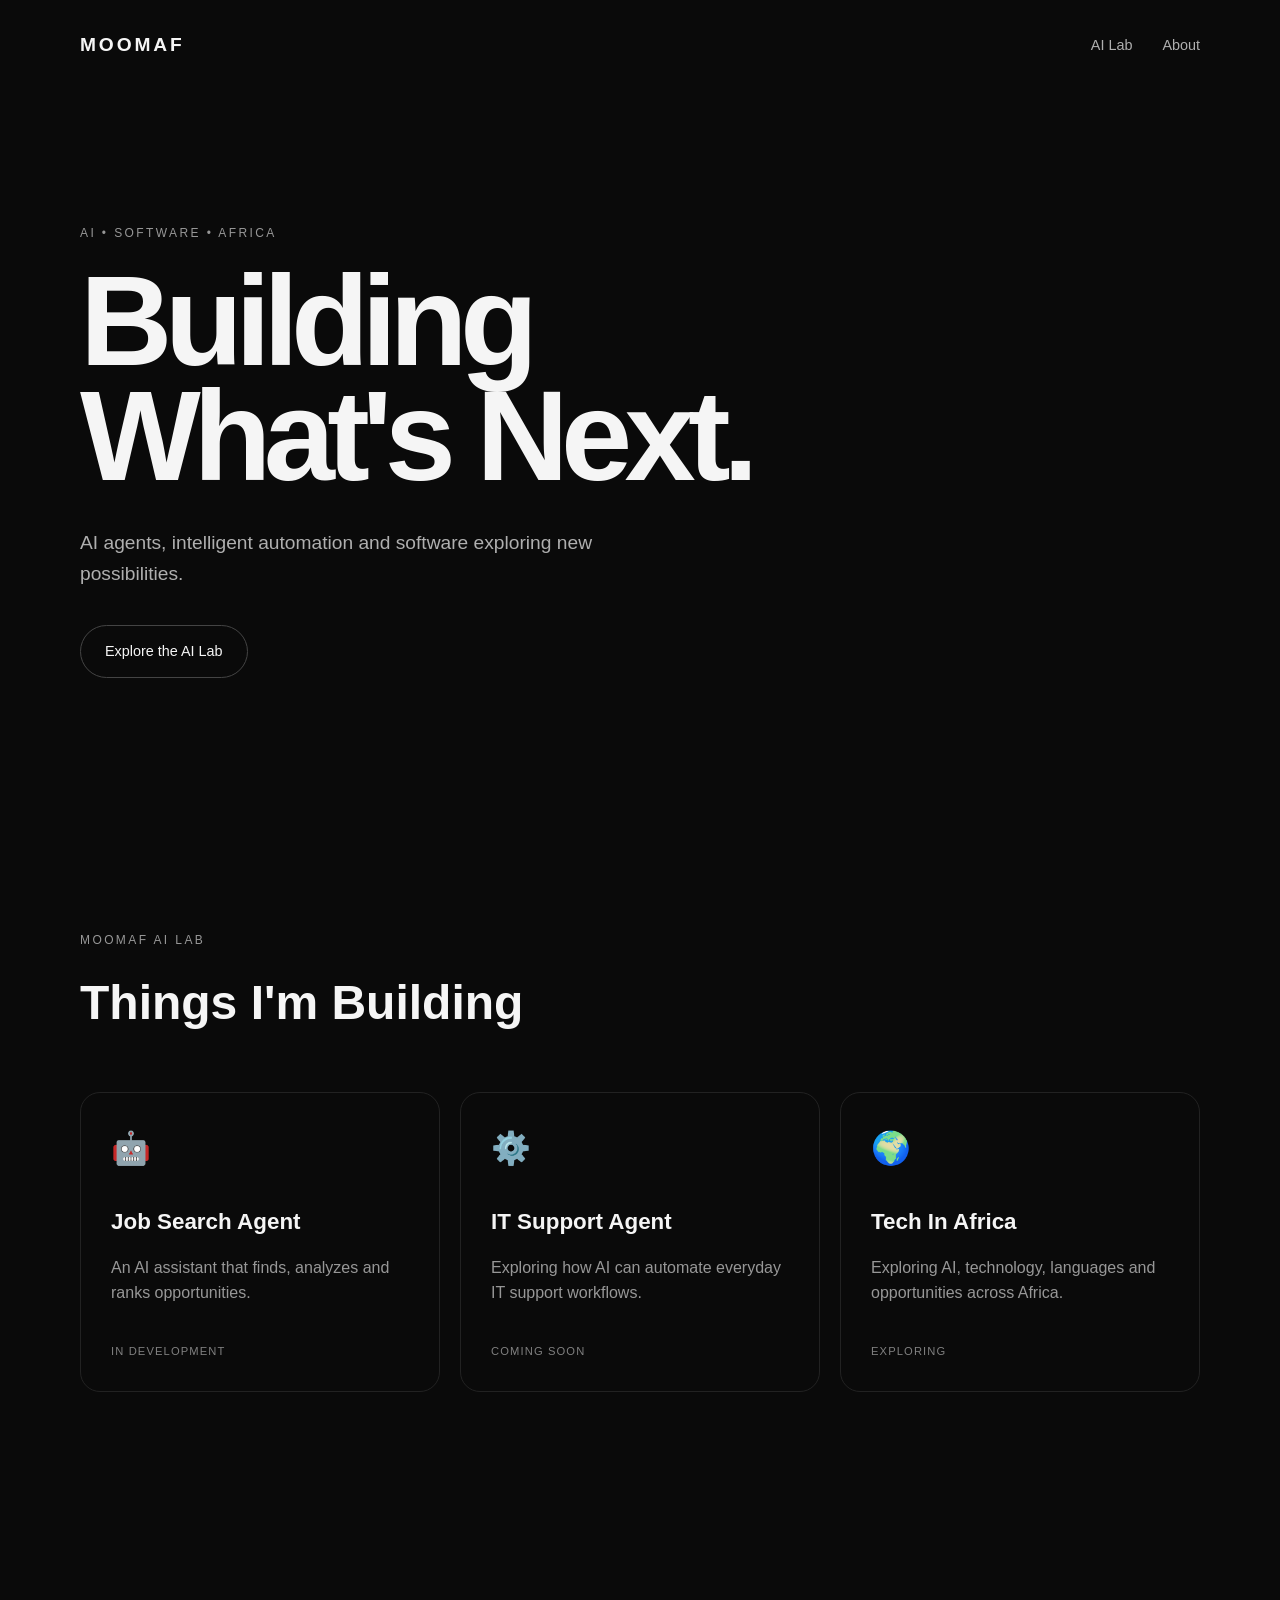
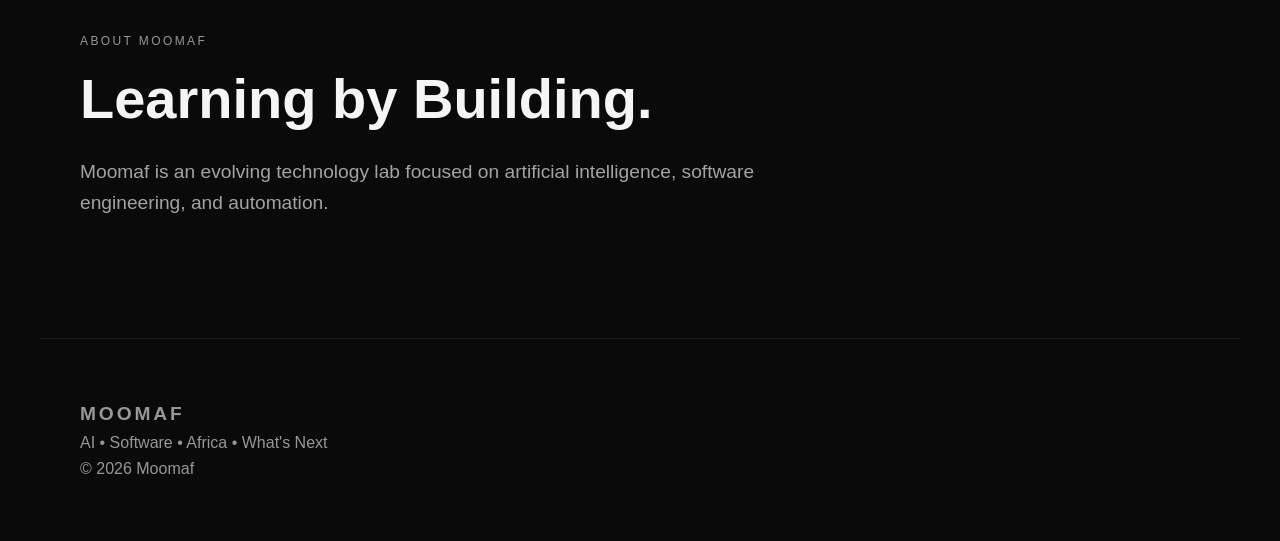
==== index.html @ 6c9eb0ff "Create Moomaf landing page" ====
<!DOCTYPE html>
<html lang="en">
<head>
    <meta charset="UTF-8">
    <meta name="viewport" content="width=device-width, initial-scale=1.0">

    <title>Moomaf — Building What's Next</title>

    <link rel="stylesheet" href="style.css">
</head>

<body>

    <header>
        <div class="logo">MOOMAF</div>

        <nav>
            <a href="#lab">AI Lab</a>
            <a href="#about">About</a>
        </nav>
    </header>


    <main>

        <section class="hero">

            <p class="eyebrow">AI • SOFTWARE • AFRICA</p>

            <h1>Building<br>What's Next.</h1>

            <p class="hero-text">
                AI agents, intelligent automation and software
                exploring new possibilities.
            </p>

            <a class="button" href="#lab">
                Explore the AI Lab
            </a>

        </section>


        <section id="lab" class="lab">

            <p class="eyebrow">MOOMAF AI LAB</p>

            <h2>Things I'm Building</h2>

            <div class="cards">

                <article class="card">
                    <span>🤖</span>
                    <h3>Job Search Agent</h3>
                    <p>
                        An AI assistant that finds, analyzes and
                        ranks opportunities.
                    </p>
                    <small>IN DEVELOPMENT</small>
                </article>


                <article class="card">
                    <span>⚙️</span>
                    <h3>IT Support Agent</h3>
                    <p>
                        Exploring how AI can automate everyday
                        IT support workflows.
                    </p>
                    <small>COMING SOON</small>
                </article>


                <article class="card">
                    <span>🌍</span>
                    <h3>Tech In Africa</h3>
                    <p>
                        Exploring AI, technology, languages and
                        opportunities across Africa.
                    </p>
                    <small>EXPLORING</small>
                </article>

            </div>

        </section>


        <section id="about" class="about">

            <p class="eyebrow">ABOUT MOOMAF</p>

            <h2>Learning by Building.</h2>

            <p>
                Moomaf is an evolving technology lab focused on
                artificial intelligence, software engineering,
                and automation.
            </p>

        </section>

    </main>


    <footer>
        <div class="logo">MOOMAF</div>
        <p>AI • Software • Africa • What's Next</p>
        <p>© 2026 Moomaf</p>
    </footer>

</body>
</html>
---- style.css ----
/* ---------- Reset ---------- */

* {
    margin: 0;
    padding: 0;
    box-sizing: border-box;
}

html {
    scroll-behavior: smooth;
}

body {
    font-family: Arial, sans-serif;
    background: #0a0a0a;
    color: #f5f5f5;
    line-height: 1.6;
}


/* ---------- Global ---------- */

a {
    color: inherit;
    text-decoration: none;
}

main {
    max-width: 1200px;
    margin: 0 auto;
    padding: 0 40px;
}

.eyebrow {
    font-size: 0.75rem;
    letter-spacing: 0.2em;
    text-transform: uppercase;
    opacity: 0.6;
}


/* ---------- Header ---------- */

header {
    max-width: 1200px;
    margin: 0 auto;
    padding: 30px 40px;

    display: flex;
    justify-content: space-between;
    align-items: center;
}

.logo {
    font-size: 1.2rem;
    font-weight: 700;
    letter-spacing: 0.15em;
}

nav {
    display: flex;
    gap: 30px;
}

nav a {
    font-size: 0.9rem;
    opacity: 0.7;
    transition: opacity 0.2s ease;
}

nav a:hover {
    opacity: 1;
}


/* ---------- Hero ---------- */

.hero {
    min-height: 80vh;

    display: flex;
    flex-direction: column;
    justify-content: center;

    padding: 80px 0;
}

.hero h1 {
    font-size: clamp(4rem, 10vw, 9rem);
    line-height: 0.9;
    letter-spacing: -0.06em;

    margin: 20px 0 35px;
}

.hero-text {
    max-width: 550px;
    font-size: 1.2rem;
    opacity: 0.7;
    margin-bottom: 35px;
}


/* ---------- Button ---------- */

.button {
    display: inline-block;

    width: fit-content;

    padding: 14px 24px;

    border: 1px solid #444;
    border-radius: 100px;

    font-size: 0.9rem;

    transition:
        background 0.2s ease,
        color 0.2s ease;
}

.button:hover {
    background: #f5f5f5;
    color: #0a0a0a;
}


/* ---------- AI Lab ---------- */

.lab {
    padding: 120px 0;
}

.lab h2 {
    font-size: 3rem;
    margin: 15px 0 50px;
}

.cards {
    display: grid;

    grid-template-columns:
        repeat(3, 1fr);

    gap: 20px;
}

.card {
    min-height: 300px;

    padding: 30px;

    border: 1px solid #222;
    border-radius: 20px;

    display: flex;
    flex-direction: column;
}

.card span {
    font-size: 2rem;
    margin-bottom: 30px;
}

.card h3 {
    font-size: 1.4rem;
    margin-bottom: 15px;
}

.card p {
    opacity: 0.6;
}

.card small {
    margin-top: auto;

    font-size: 0.7rem;
    letter-spacing: 0.1em;
    opacity: 0.5;
}


/* ---------- About ---------- */

.about {
    max-width: 750px;
    padding: 120px 0;
}

.about h2 {
    font-size: 3.5rem;
    line-height: 1;
    margin: 20px 0 30px;
}

.about > p:last-child {
    font-size: 1.2rem;
    opacity: 0.65;
}


/* ---------- Footer ---------- */

footer {
    max-width: 1200px;
    margin: 0 auto;

    padding: 60px 40px;

    border-top: 1px solid #222;

    opacity: 0.6;
}


/* ---------- Mobile ---------- */

@media (max-width: 700px) {

    main {
        padding: 0 20px;
    }

    header {
        padding: 25px 20px;
    }

    .hero {
        min-height: 70vh;
    }

    .hero h1 {
        font-size: clamp(3.5rem, 18vw, 6rem);
    }

    .cards {
        grid-template-columns: 1fr;
    }

    .lab,
    .about {
        padding: 80px 0;
    }

    .lab h2,
    .about h2 {
        font-size: 2.5rem;
    }

    nav {
        gap: 15px;
    }
}
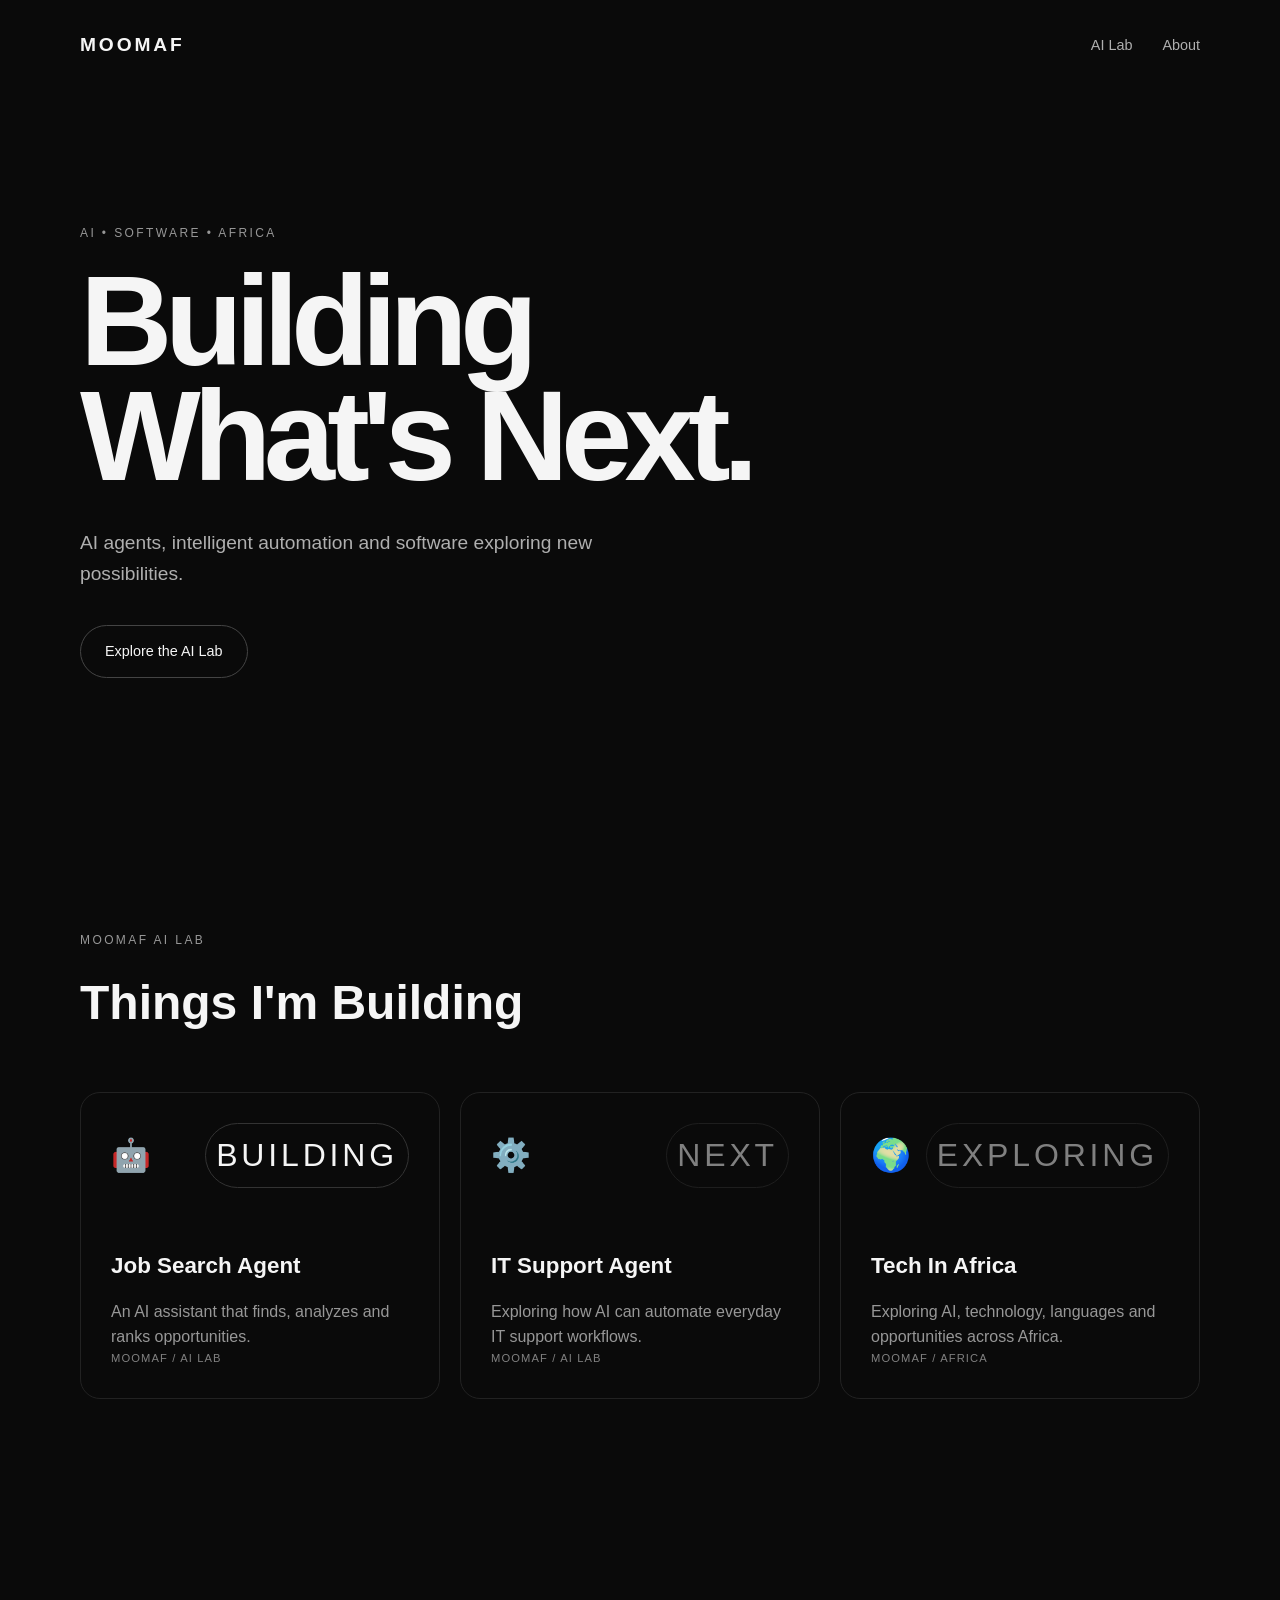
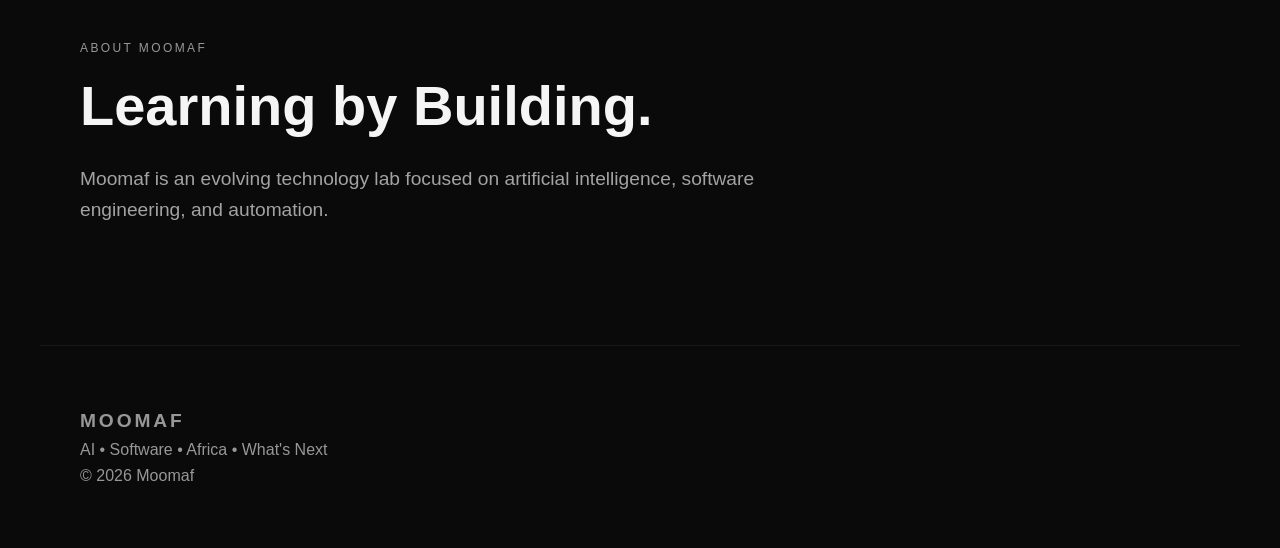
==== commit d1e08acd: "Improve Moomaf project cards" ====
--- a/index.html
+++ b/index.html
@@ -1,5 +1,6 @@
 <!DOCTYPE html>
 <html lang="en">
+
 <head>
     <meta charset="UTF-8">
     <meta name="viewport" content="width=device-width, initial-scale=1.0">
@@ -50,35 +51,52 @@
             <div class="cards">
 
                 <article class="card">
-                    <span>🤖</span>
+                    <div class="card-top">
+                        <span>🤖</span>
+                        <span class="status active">BUILDING</span>
+                    </div>
+
                     <h3>Job Search Agent</h3>
+
                     <p>
                         An AI assistant that finds, analyzes and
                         ranks opportunities.
                     </p>
-                    <small>IN DEVELOPMENT</small>
+
+                    <small>MOOMAF / AI LAB</small>
                 </article>
 
 
                 <article class="card">
-                    <span>⚙️</span>
+                    <div class="card-top">
+                        <span>⚙️</span>
+                        <span class="status">NEXT</span>
+                    </div>
+
                     <h3>IT Support Agent</h3>
+
                     <p>
                         Exploring how AI can automate everyday
                         IT support workflows.
                     </p>
-                    <small>COMING SOON</small>
+
+                    <small>MOOMAF / AI LAB</small>
                 </article>
 
+                <article class="card">
+                    <div class="card-top">
+                        <span>🌍</span>
+                        <span class="status">EXPLORING</span>
+                    </div>
 
-                <article class="card">
-                    <span>🌍</span>
                     <h3>Tech In Africa</h3>
+
                     <p>
                         Exploring AI, technology, languages and
                         opportunities across Africa.
                     </p>
-                    <small>EXPLORING</small>
+
+                    <small>MOOMAF / AFRICA</small>
                 </article>
 
             </div>
@@ -110,4 +128,5 @@
     </footer>
 
 </body>
+
 </html>
--- a/style.css
+++ b/style.css
@@ -194,7 +194,7 @@
     margin: 20px 0 30px;
 }
 
-.about > p:last-child {
+.about>p:last-child {
     font-size: 1.2rem;
     opacity: 0.65;
 }
@@ -213,6 +213,40 @@
     opacity: 0.6;
 }
 
+.card-top {
+    display: flex;
+    justify-content: space-between;
+    align-items: center;
+
+    margin-bottom: 30px;
+}
+
+.status {
+    font-size: 0.65rem;
+    letter-spacing: 0.12em;
+
+    padding: 6px 10px;
+
+    border: 1px solid #333;
+    border-radius: 100px;
+
+    opacity: 0.5;
+}
+
+.status.active {
+    opacity: 1;
+}
+
+.card {
+    transition:
+        transform 0.25s ease,
+        border-color 0.25s ease;
+}
+
+.card:hover {
+    transform: translateY(-5px);
+    border-color: #444;
+}
 
 /* ---------- Mobile ---------- */
 
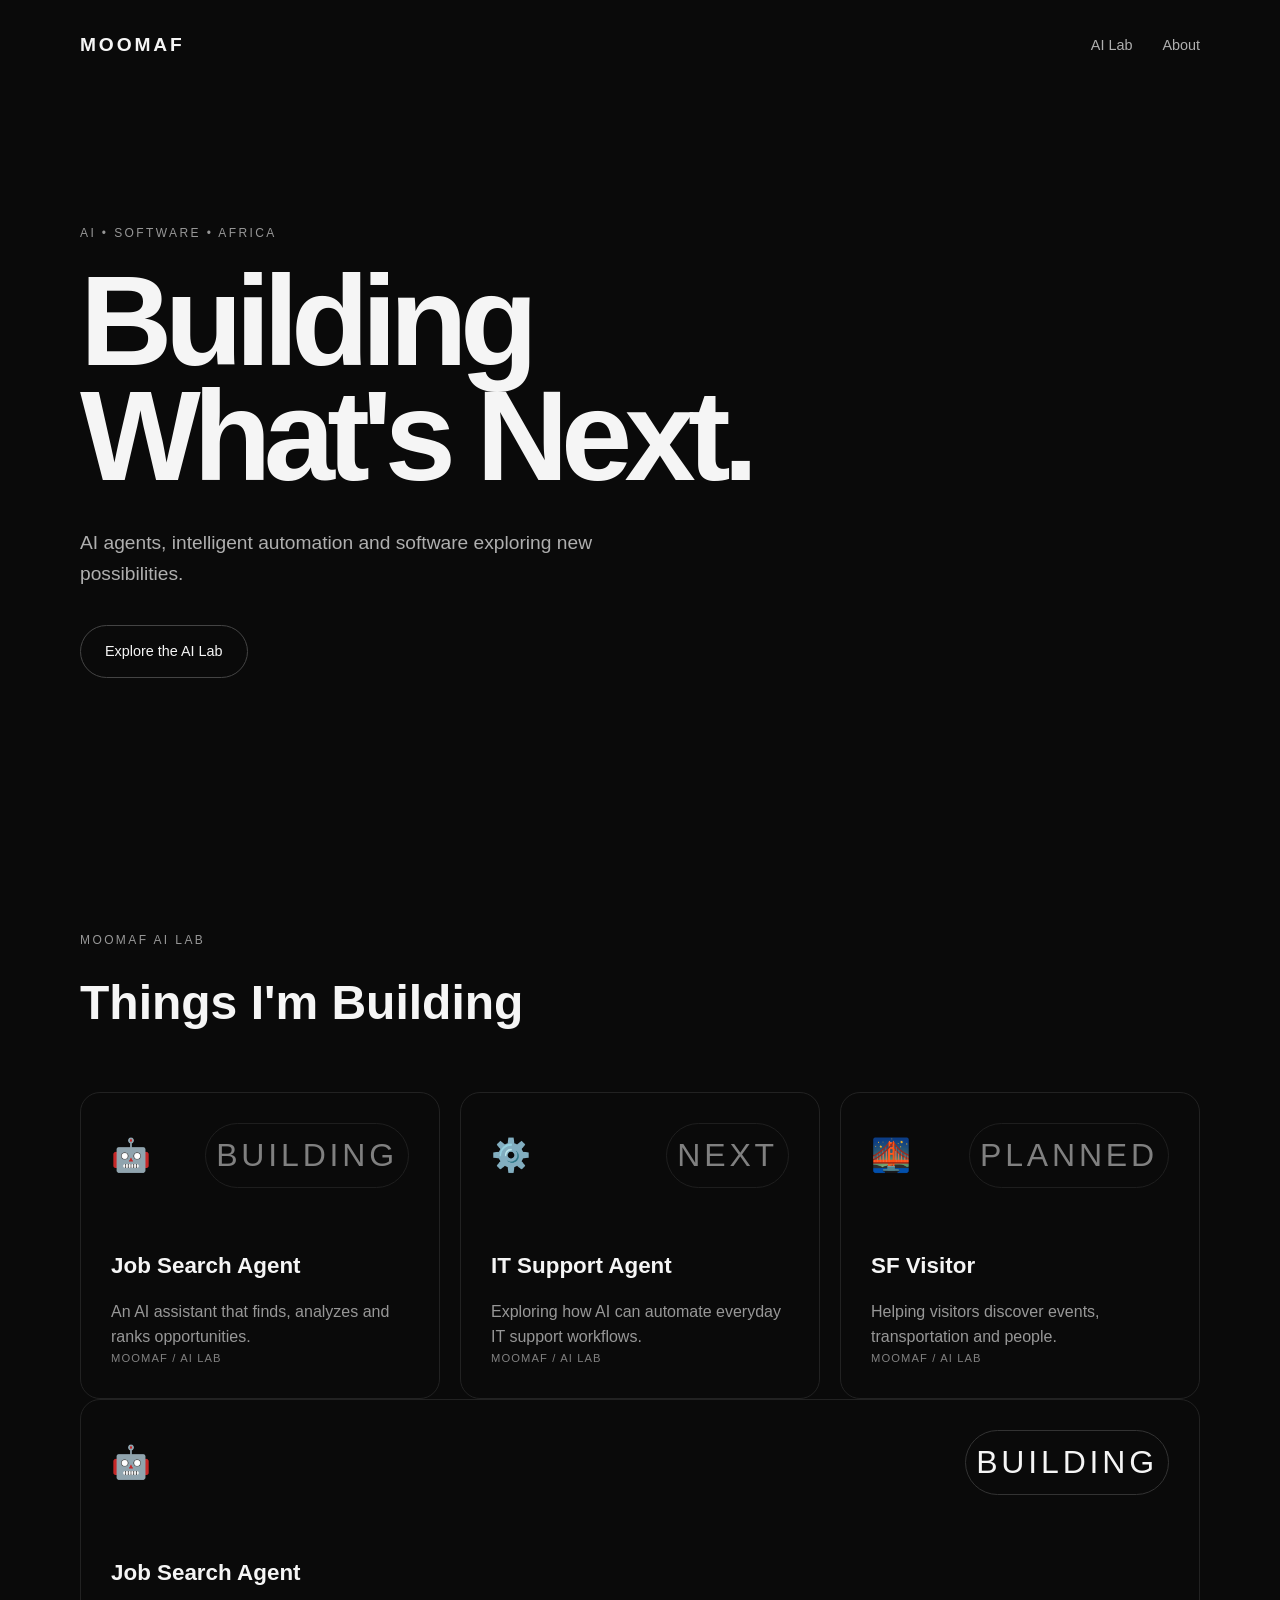
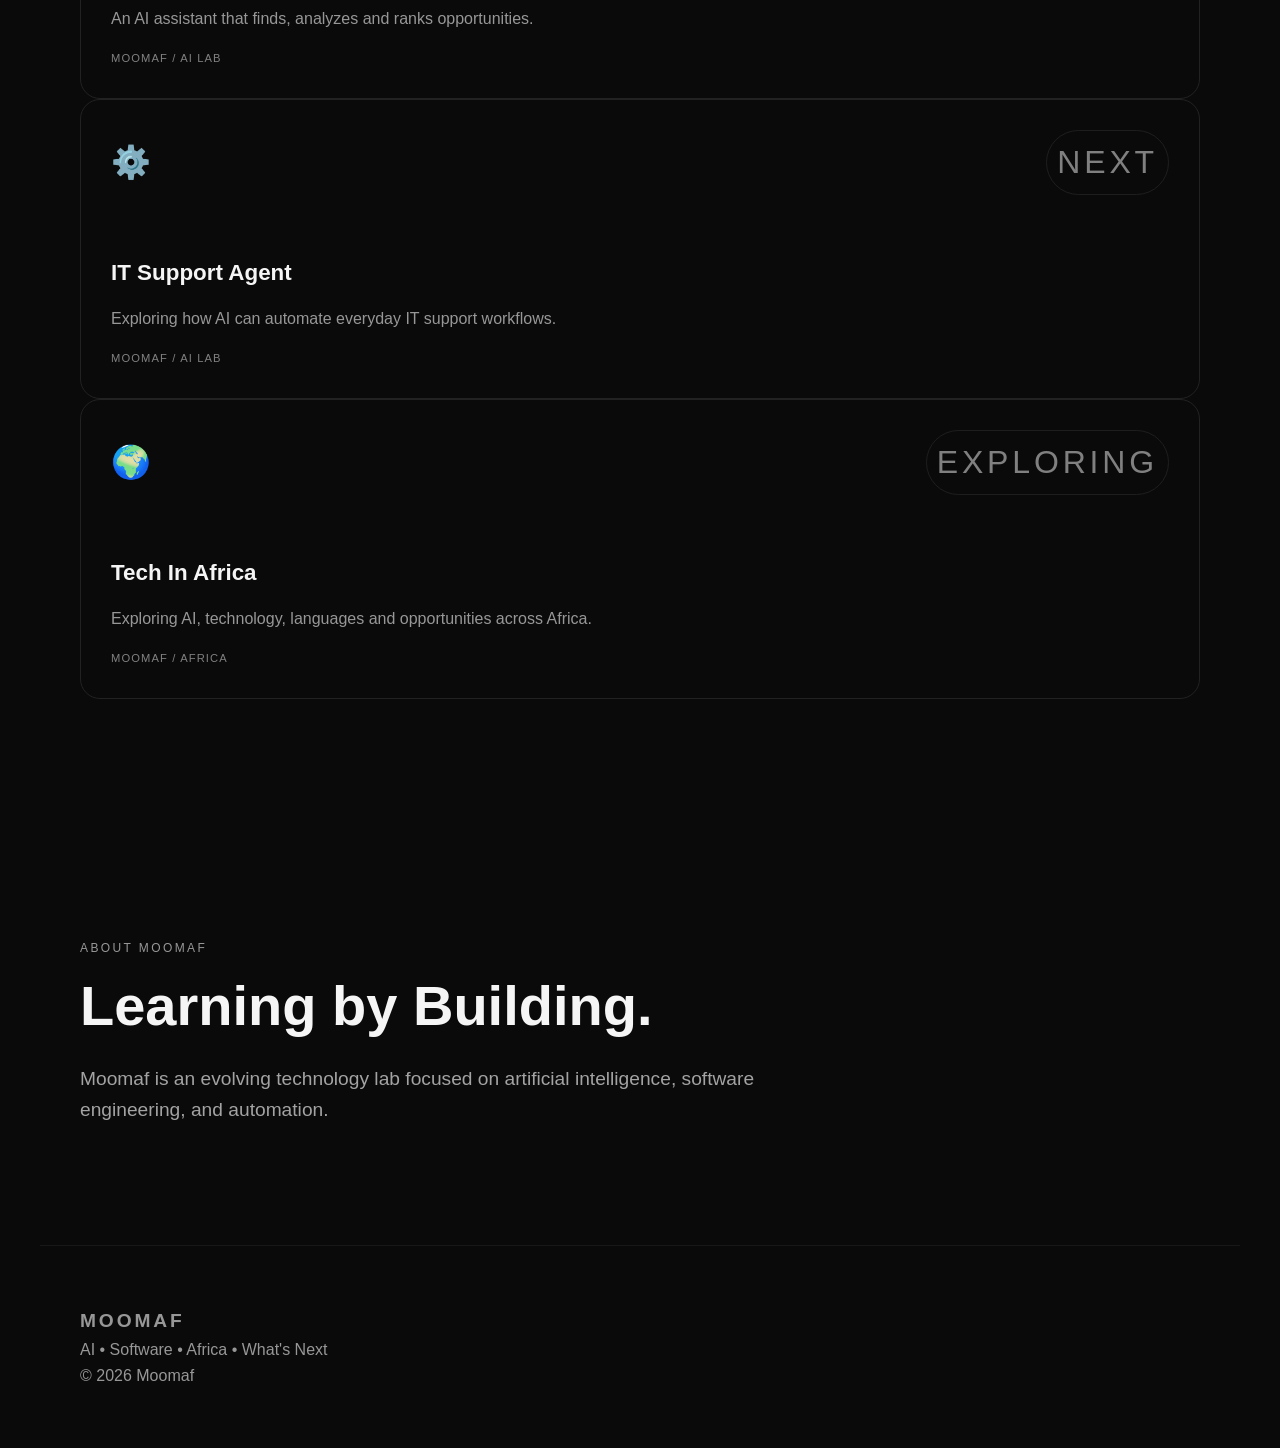
==== commit bc212ccc: "Build dynamic project cards with JavaScript" ====
--- a/index.html
+++ b/index.html
@@ -48,7 +48,7 @@
 
             <h2>Things I'm Building</h2>
 
-            <div class="cards">
+            <div class="cards" id="project-cards"></div>
 
                 <article class="card">
                     <div class="card-top">
@@ -126,7 +126,7 @@
         <p>AI • Software • Africa • What's Next</p>
         <p>© 2026 Moomaf</p>
     </footer>
-
+<script src="script.js"></script>
 </body>
 
 </html>
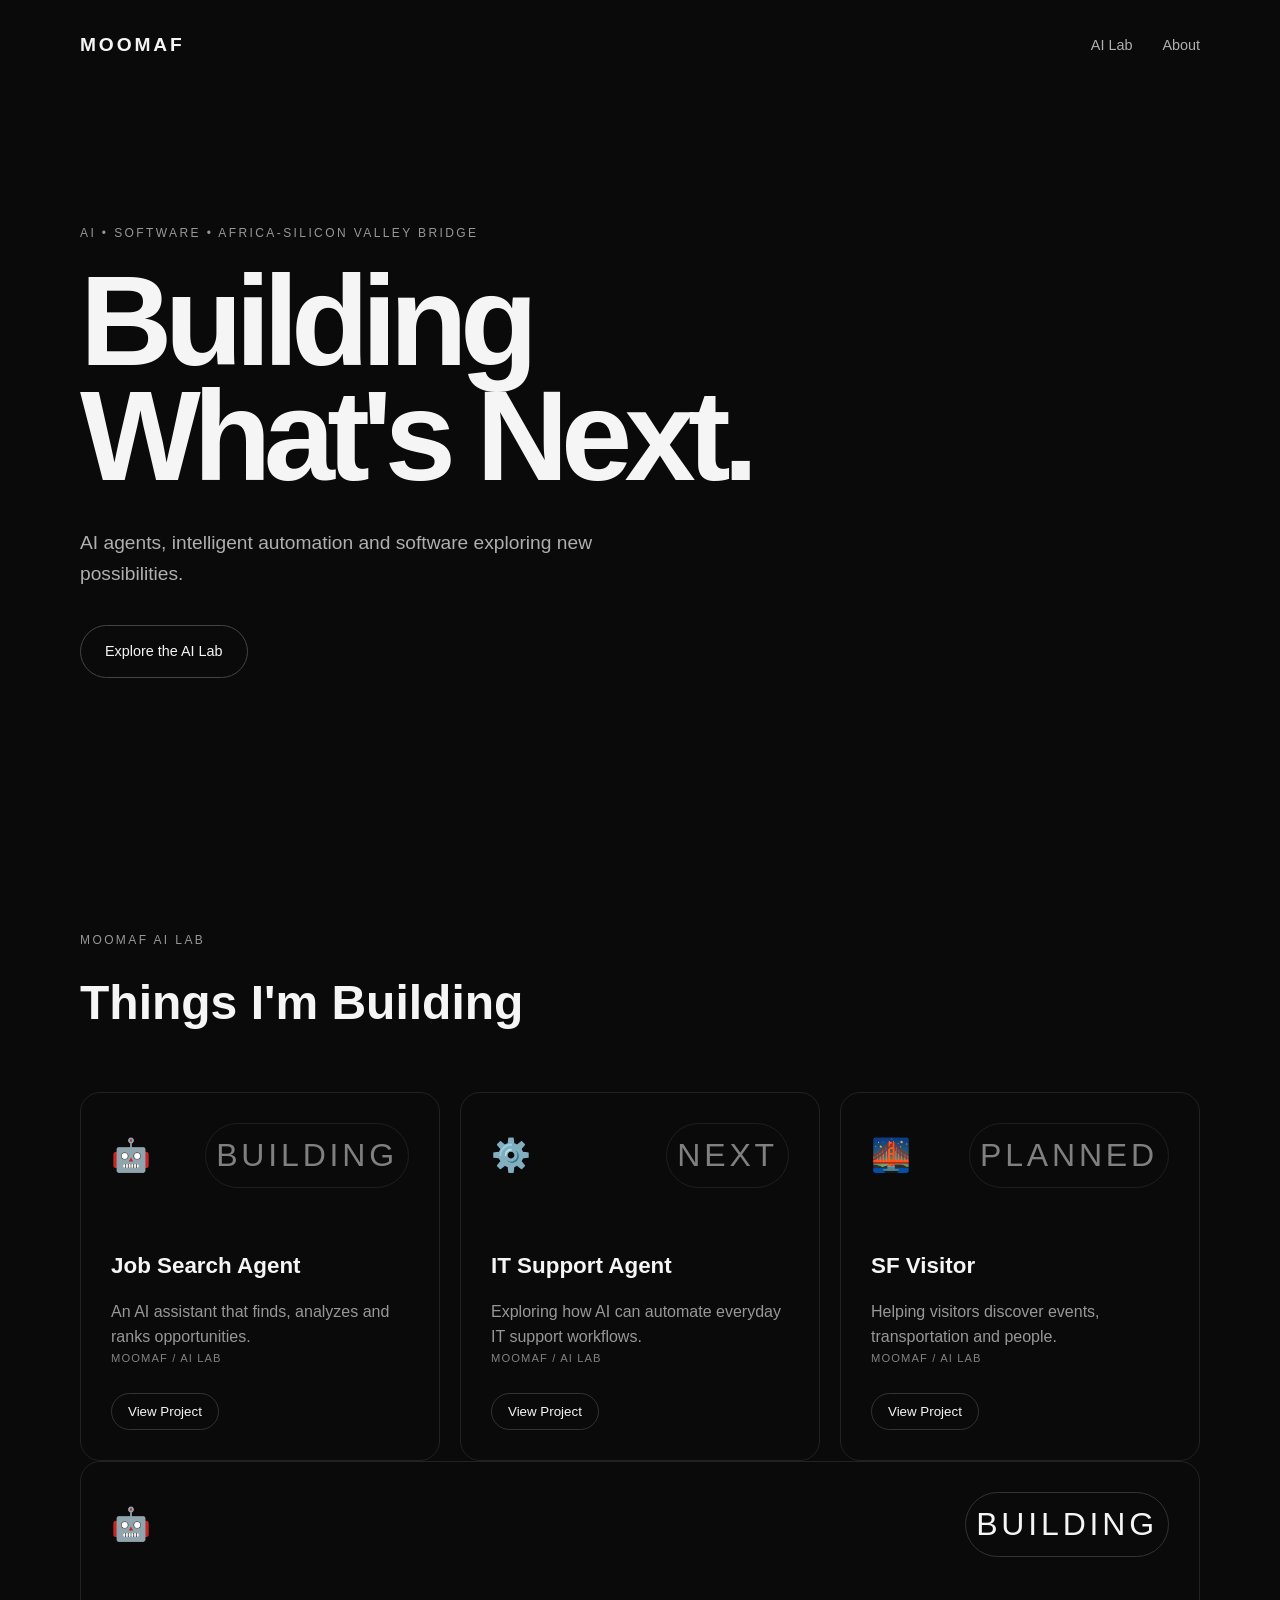
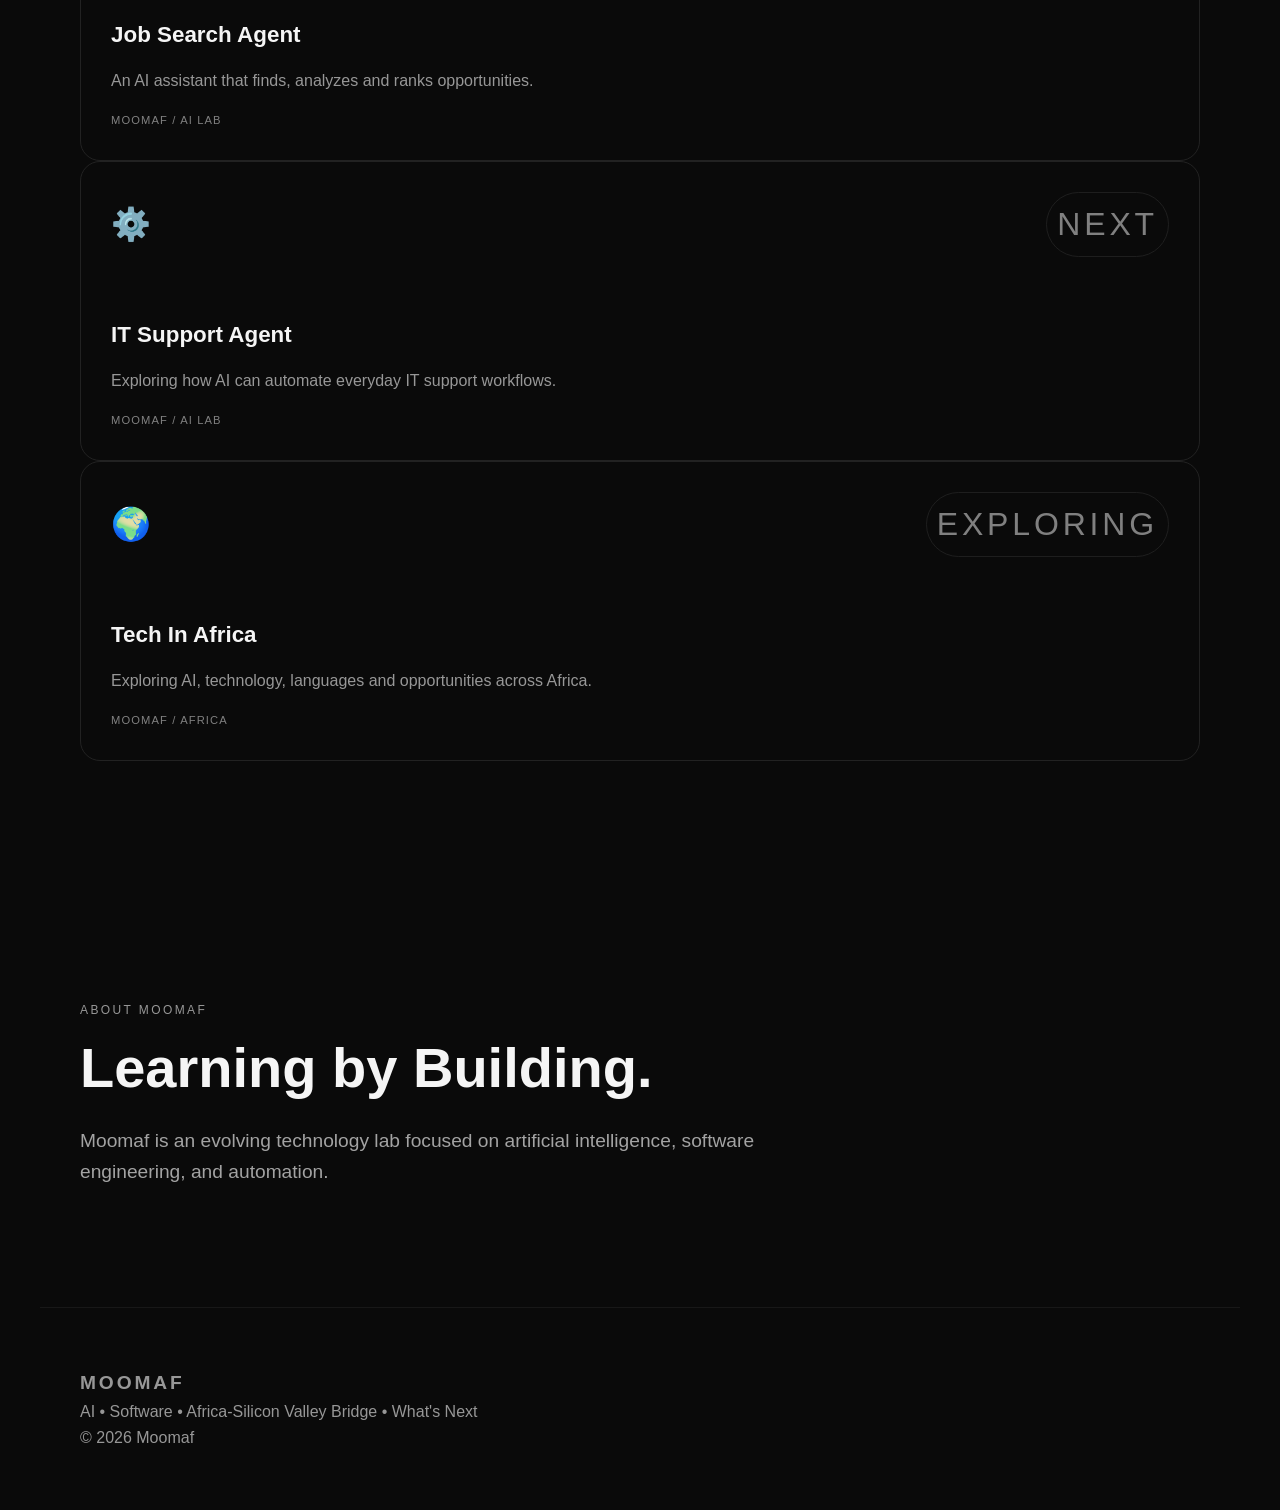
==== commit 48e7a40d: "Add interactive project buttons" ====
--- a/index.html
+++ b/index.html
@@ -26,7 +26,7 @@
 
         <section class="hero">
 
-            <p class="eyebrow">AI • SOFTWARE • AFRICA</p>
+            <p class="eyebrow">AI • SOFTWARE • AFRICA-SILICON VALLEY BRIDGE</p>
 
             <h1>Building<br>What's Next.</h1>
 
@@ -123,7 +123,7 @@
 
     <footer>
         <div class="logo">MOOMAF</div>
-        <p>AI • Software • Africa • What's Next</p>
+        <p>AI • Software • Africa-Silicon Valley Bridge • What's Next</p>
         <p>© 2026 Moomaf</p>
     </footer>
 <script src="script.js"></script>
--- a/style.css
+++ b/style.css
@@ -285,4 +285,27 @@
     nav {
         gap: 15px;
     }
+}
+.project-button {
+    margin-top: 25px;
+    padding: 10px 16px;
+
+    width: fit-content;
+
+    background: transparent;
+    color: inherit;
+
+    border: 1px solid #333;
+    border-radius: 100px;
+
+    cursor: pointer;
+
+    transition:
+        background 0.2s ease,
+        color 0.2s ease;
+}
+
+.project-button:hover {
+    background: #f5f5f5;
+    color: #0a0a0a;
 }
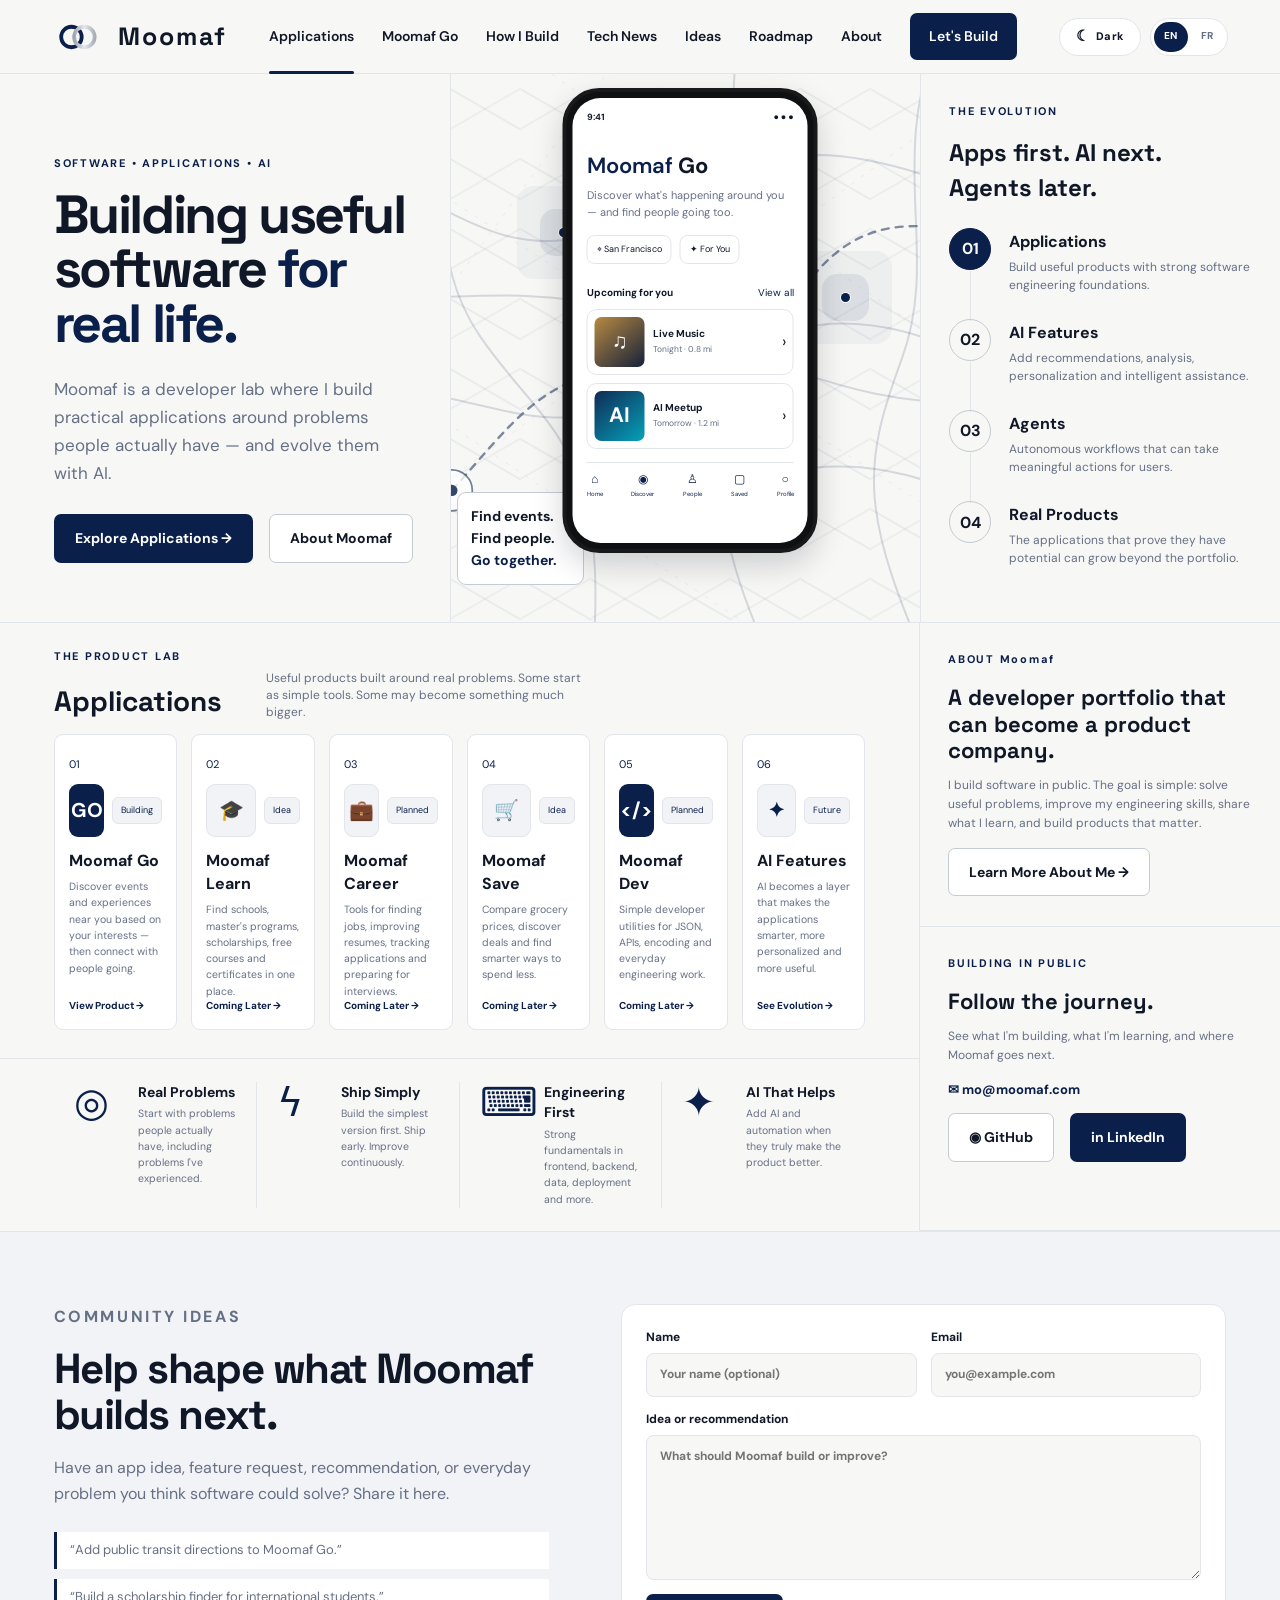
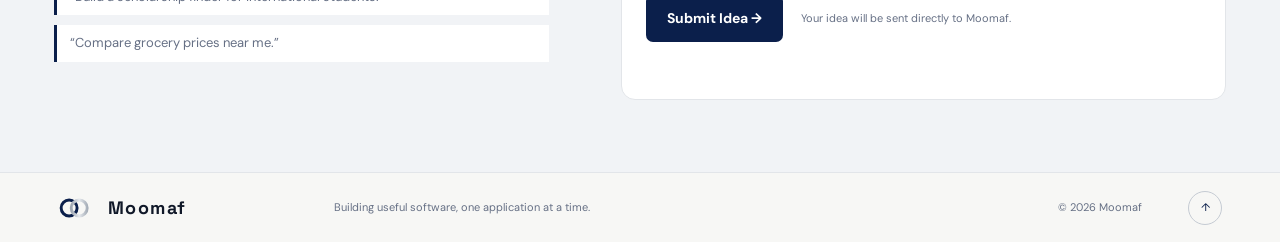
==== commit b2d28dcf: "Redesign Moomaf and add product lab foundation" ====
--- a/index.html
+++ b/index.html
@@ -1,132 +1,155 @@
 <!DOCTYPE html>
-<html lang="en">
+<html lang="en" data-theme="light">
+<head>
+  <meta charset="UTF-8" />
+  <meta name="viewport" content="width=device-width, initial-scale=1.0" />
+  <meta name="description" content="Moomaf is a developer product lab building useful applications for real life." />
+  <meta name="theme-color" content="#0B1F4B" />
+  <title>Moomaf — Building useful software</title>
+  <link rel="icon" type="image/svg+xml" href="assets/favicon.svg" />
+  <link rel="stylesheet" href="style.css" />
+</head>
+<body>
+<header class="site-header">
+  <a class="brand" href="#home" aria-label="Moomaf home"><img src="assets/logo.svg" class="brand-mark" alt=""/><span>Moomaf</span></a>
+  <nav class="nav" aria-label="Main navigation">
+    <a class="active" href="#apps" data-i18n="nav.apps">Applications</a>
+    <a href="go/">Moomaf Go</a>
+    <a href="#how" data-i18n="nav.how">How I Build</a>
+    <a href="tech-news/" data-i18n="nav.news">Tech News</a>
+    <a href="#ideas" data-i18n="nav.ideas">Ideas</a>
+    <a href="#roadmap" data-i18n="nav.roadmap">Roadmap</a>
+    <a href="#about" data-i18n="nav.about">About</a>
+    <a class="nav-button" href="#contact" data-i18n="nav.build">Let's Build</a>
+  </nav>
+  <div class="header-controls">
+    <button id="theme-toggle" class="theme-toggle" type="button" aria-label="Switch color theme" title="Switch color theme">
+      <span class="theme-icon" aria-hidden="true">☾</span><span class="theme-label">Dark</span>
+    </button>
+    <div class="language-toggle" role="group" aria-label="Language">
+      <button class="lang-btn active" type="button" data-lang="en" aria-pressed="true">EN</button>
+      <button class="lang-btn" type="button" data-lang="fr" aria-pressed="false">FR</button>
+    </div>
+    <button class="menu-toggle" aria-label="Open menu" aria-expanded="false">☰</button>
+  </div>
+</header>
+<main id="home">
+  <section class="hero shell">
+    <div class="hero-copy">
+      <p class="eyebrow" data-i18n="hero.eyebrow">SOFTWARE • APPLICATIONS • AI</p>
+      <h1 data-i18n-html="hero.title">Building useful<br/>software <span>for real life.</span></h1>
+      <p class="hero-text" data-i18n="hero.text">Moomaf is a developer lab where I build practical applications around problems people actually have — and evolve them with AI.</p>
+      <div class="hero-actions"><a class="btn btn-primary" href="#apps" data-i18n="hero.apps">Explore Applications →</a><a class="btn btn-secondary" href="#about" data-i18n="hero.about">About Moomaf</a></div>
+    </div>
+    <div class="hero-visual">
+      <div class="signal-map" aria-hidden="true">
+        <svg class="location-map" viewBox="0 0 620 520" preserveAspectRatio="xMidYMid slice">
+          <g class="map-roads">
+            <path d="M-30 120 C90 98 110 175 205 165 S340 70 470 95 S590 178 680 145"/>
+            <path d="M-20 315 C95 265 154 350 260 310 S396 220 500 245 S585 360 660 345"/>
+            <path d="M88 -30 C115 80 72 165 130 250 S250 345 226 560"/>
+            <path d="M360 -20 C330 92 402 155 372 250 S315 385 392 550"/>
+            <path d="M535 -20 C485 95 535 175 500 270 S462 405 530 555"/>
+            <path d="M10 220 C115 215 180 205 275 230 S465 334 645 300"/>
+            <path d="M-15 410 C126 360 220 420 315 392 S472 330 650 438"/>
+          </g>
+          <g class="map-streets">
+            <path d="M10 70 L610 455"/>
+            <path d="M-20 465 L560 40"/>
+            <path d="M150 -10 L635 325"/>
+            <path d="M-5 255 L390 520"/>
+            <path d="M270 -20 L-5 355"/>
+          </g>
+          <g class="route-line">
+            <path d="M105 385 C155 330 180 290 245 280 S355 300 395 235 S470 145 540 155"/>
+          </g>
+          <g class="map-pin pin-a" transform="translate(105 385)">
+            <circle r="18"/><circle class="pin-core" r="5"/>
+          </g>
+          <g class="map-pin pin-b" transform="translate(395 235)">
+            <circle r="15"/><circle class="pin-core" r="4"/>
+          </g>
+          <g class="map-pin pin-c" transform="translate(540 155)">
+            <circle r="18"/><circle class="pin-core" r="5"/>
+          </g>
+        </svg>
+        <span class="signal s1"></span><span class="signal s2"></span><span class="signal s3"></span>
+      </div>
+      <div class="micro-card"><strong data-i18n-html="go.tagline">Find events.<br/>Find people.<br/><span>Go together.</span></strong></div>
+      <div class="phone"><div class="phone-screen">
+        <div class="phone-top"><span>9:41</span><span>● ● ●</span></div>
+        <div class="phone-title">Moomaf <strong>Go</strong></div>
+        <p data-i18n="go.description">Discover what's happening around you — and find people going too.</p>
+        <div class="chips"><span>⌖ San Francisco</span><span>✦ For You</span></div>
+        <div class="phone-section-title"><b>Upcoming for you</b><a href="#">View all</a></div>
+        <div class="event-card"><div class="event-thumb music">♫</div><div><b>Live Music</b><small>Tonight · 0.8 mi</small></div><span>›</span></div>
+        <div class="event-card"><div class="event-thumb ai">AI</div><div><b>AI Meetup</b><small>Tomorrow · 1.2 mi</small></div><span>›</span></div>
+        <div class="phone-tabs"><span>⌂<small>Home</small></span><span>◉<small>Discover</small></span><span>♙<small>People</small></span><span>▢<small>Saved</small></span><span>○<small>Profile</small></span></div>
+      </div></div>
+    </div>
+    <aside class="evolution" id="roadmap">
+      <p class="eyebrow" data-i18n="evolution.eyebrow">THE EVOLUTION</p><h2 data-i18n-html="evolution.title">Apps first. AI next.<br/>Agents later.</h2>
+      <div class="evo-item active"><span>01</span><div><h3 data-i18n="evolution.apps.title">Applications</h3><p data-i18n="evolution.apps.text">Build useful products with strong software engineering foundations.</p></div></div>
+      <div class="evo-item"><span>02</span><div><h3 data-i18n="evolution.ai.title">AI Features</h3><p data-i18n="evolution.ai.text">Add recommendations, analysis, personalization and intelligent assistance.</p></div></div>
+      <div class="evo-item"><span>03</span><div><h3 data-i18n="evolution.agents.title">Agents</h3><p data-i18n="evolution.agents.text">Autonomous workflows that can take meaningful actions for users.</p></div></div>
+      <div class="evo-item"><span>04</span><div><h3 data-i18n="evolution.products.title">Real Products</h3><p data-i18n="evolution.products.text">The applications that prove they have potential can grow beyond the portfolio.</p></div></div>
+    </aside>
+  </section>
 
-<head>
-    <meta charset="UTF-8">
-    <meta name="viewport" content="width=device-width, initial-scale=1.0">
+  <section class="product-lab" id="apps">
+    <div class="product-main shell-main">
+      <div class="section-heading"><div><p class="eyebrow" data-i18n="lab.eyebrow">THE PRODUCT LAB</p><h2 data-i18n="lab.title">Applications</h2></div><p data-i18n="lab.text">Useful products built around real problems. Some start as simple tools. Some may become something much bigger.</p></div>
+      <div class="app-grid">
+        <article class="app-card featured"><span class="number">01</span><div class="app-top"><div class="app-icon navy">GO</div><span class="status">Building</span></div><h3>Moomaf Go</h3><p>Discover events and experiences near you based on your interests — then connect with people going.</p><a href="go/">View Product →</a></article>
+        <article class="app-card"><span class="number">02</span><div class="app-top"><div class="app-icon silver">🎓</div><span class="status">Idea</span></div><h3>Moomaf Learn</h3><p>Find schools, master's programs, scholarships, free courses and certificates in one place.</p><a href="#roadmap">Coming Later →</a></article>
+        <article class="app-card"><span class="number">03</span><div class="app-top"><div class="app-icon silver">💼</div><span class="status">Planned</span></div><h3>Moomaf Career</h3><p>Tools for finding jobs, improving resumes, tracking applications and preparing for interviews.</p><a href="#roadmap">Coming Later →</a></article>
+        <article class="app-card"><span class="number">04</span><div class="app-top"><div class="app-icon silver">🛒</div><span class="status">Idea</span></div><h3>Moomaf Save</h3><p>Compare grocery prices, discover deals and find smarter ways to spend less.</p><a href="#roadmap">Coming Later →</a></article>
+        <article class="app-card"><span class="number">05</span><div class="app-top"><div class="app-icon navy">&lt;/&gt;</div><span class="status">Planned</span></div><h3>Moomaf Dev</h3><p>Simple developer utilities for JSON, APIs, encoding and everyday engineering work.</p><a href="#roadmap">Coming Later →</a></article>
+        <article class="app-card"><span class="number">06</span><div class="app-top"><div class="app-icon silver">✦</div><span class="status">Future</span></div><h3>AI Features</h3><p>AI becomes a layer that makes the applications smarter, more personalized and more useful.</p><a href="#roadmap">See Evolution →</a></article>
+      </div>
+      <div class="principles" id="how">
+        <div class="principle"><div class="principle-icon">◎</div><div><h3>Real Problems</h3><p>Start with problems people actually have, including problems I've experienced.</p></div></div>
+        <div class="principle"><div class="principle-icon">ϟ</div><div><h3>Ship Simply</h3><p>Build the simplest version first. Ship early. Improve continuously.</p></div></div>
+        <div class="principle"><div class="principle-icon">⌨</div><div><h3>Engineering First</h3><p>Strong fundamentals in frontend, backend, data, deployment and more.</p></div></div>
+        <div class="principle"><div class="principle-icon">✦</div><div><h3>AI That Helps</h3><p>Add AI and automation when they truly make the product better.</p></div></div>
+      </div>
+    </div>
+    <aside class="side-column">
+      <section class="side-block" id="about"><p class="eyebrow" data-i18n="about.eyebrow">ABOUT Moomaf</p><h2 data-i18n="about.title">A developer portfolio that can become a product company.</h2><p data-i18n="about.text">I build software in public. The goal is simple: solve useful problems, improve my engineering skills, share what I learn, and build products that matter.</p><a class="btn btn-outline" href="#contact" data-i18n="about.more">Learn More About Me →</a></section>
+      <section class="side-block" id="contact"><p class="eyebrow" data-i18n="public.eyebrow">BUILDING IN PUBLIC</p><h2 data-i18n="public.title">Follow the journey.</h2><p data-i18n="public.text">See what I'm building, what I'm learning, and where Moomaf goes next.</p><div class="contact-email"><a href="mailto:mo@moomaf.com">✉ mo@moomaf.com</a></div><div class="social-actions"><a class="btn btn-outline" href="https://github.com/mansfall/moomaf" target="_blank" rel="noopener">◉ GitHub</a><a class="btn btn-primary" href="https://www.linkedin.com/in/13272/" target="_blank" rel="noopener">in LinkedIn</a></div></section>
+    </aside>
+  </section>
 
-    <title>Moomaf — Building What's Next</title>
+  <section class="ideas-section" id="ideas">
+    <div class="ideas-shell">
+      <div class="ideas-copy"><p class="eyebrow" data-i18n="ideas.eyebrow">COMMUNITY IDEAS</p><h2 data-i18n="ideas.title">Help shape what Moomaf builds next.</h2><p data-i18n="ideas.text">Have an app idea, feature request, recommendation, or everyday problem you think software could solve? Share it here.</p><div class="idea-examples"><span>“Add public transit directions to Moomaf Go.”</span><span>“Build a scholarship finder for international students.”</span><span>“Compare grocery prices near me.”</span></div></div>
+      <form class="idea-form" id="idea-form" action="submit-idea.php" method="post">
+        <div class="form-row">
+          <label><span data-i18n="form.name">Name</span>
+            <input id="idea-name" name="name" type="text" maxlength="100" placeholder="Your name (optional)" data-i18n-placeholder="form.namePlaceholder">
+          </label>
+          <label><span data-i18n="form.email">Email</span>
+            <input id="idea-email" name="email" type="email" maxlength="160" placeholder="you@example.com">
+          </label>
+        </div>
+        <label><span data-i18n="form.idea">Idea or recommendation</span>
+          <textarea id="idea-message" name="message" rows="6" maxlength="5000" required placeholder="What should Moomaf build or improve?" data-i18n-placeholder="form.ideaPlaceholder"></textarea>
+        </label>
 
-    <link rel="stylesheet" href="style.css">
-</head>
+        <label class="website-field" aria-hidden="true">
+          Website
+          <input type="text" name="website" tabindex="-1" autocomplete="off">
+        </label>
 
-<body>
-
-    <header>
-        <div class="logo">MOOMAF</div>
-
-        <nav>
-            <a href="#lab">AI Lab</a>
-            <a href="#about">About</a>
-        </nav>
-    </header>
-
-
-    <main>
-
-        <section class="hero">
-
-            <p class="eyebrow">AI • SOFTWARE • AFRICA-SILICON VALLEY BRIDGE</p>
-
-            <h1>Building<br>What's Next.</h1>
-
-            <p class="hero-text">
-                AI agents, intelligent automation and software
-                exploring new possibilities.
-            </p>
-
-            <a class="button" href="#lab">
-                Explore the AI Lab
-            </a>
-
-        </section>
-
-
-        <section id="lab" class="lab">
-
-            <p class="eyebrow">MOOMAF AI LAB</p>
-
-            <h2>Things I'm Building</h2>
-
-            <div class="cards" id="project-cards"></div>
-
-                <article class="card">
-                    <div class="card-top">
-                        <span>🤖</span>
-                        <span class="status active">BUILDING</span>
-                    </div>
-
-                    <h3>Job Search Agent</h3>
-
-                    <p>
-                        An AI assistant that finds, analyzes and
-                        ranks opportunities.
-                    </p>
-
-                    <small>MOOMAF / AI LAB</small>
-                </article>
-
-
-                <article class="card">
-                    <div class="card-top">
-                        <span>⚙️</span>
-                        <span class="status">NEXT</span>
-                    </div>
-
-                    <h3>IT Support Agent</h3>
-
-                    <p>
-                        Exploring how AI can automate everyday
-                        IT support workflows.
-                    </p>
-
-                    <small>MOOMAF / AI LAB</small>
-                </article>
-
-                <article class="card">
-                    <div class="card-top">
-                        <span>🌍</span>
-                        <span class="status">EXPLORING</span>
-                    </div>
-
-                    <h3>Tech In Africa</h3>
-
-                    <p>
-                        Exploring AI, technology, languages and
-                        opportunities across Africa.
-                    </p>
-
-                    <small>MOOMAF / AFRICA</small>
-                </article>
-
-            </div>
-
-        </section>
-
-
-        <section id="about" class="about">
-
-            <p class="eyebrow">ABOUT MOOMAF</p>
-
-            <h2>Learning by Building.</h2>
-
-            <p>
-                Moomaf is an evolving technology lab focused on
-                artificial intelligence, software engineering,
-                and automation.
-            </p>
-
-        </section>
-
-    </main>
-
-
-    <footer>
-        <div class="logo">MOOMAF</div>
-        <p>AI • Software • Africa-Silicon Valley Bridge • What's Next</p>
-        <p>© 2026 Moomaf</p>
-    </footer>
+        <div class="form-actions">
+          <button class="btn btn-primary" id="idea-submit" type="submit" data-i18n="ideas.submit">Submit Idea →</button>
+          <p class="form-note"><span data-i18n="ideas.note">Your idea will be sent directly to Moomaf.</span></p>
+        </div>
+        <p class="form-status" id="idea-status" role="status" aria-live="polite"></p>
+      </form>
+    </div>
+  </section>
+</main>
+<footer class="site-footer"><a class="brand" href="#home"><img src="assets/logo.svg" class="brand-mark" alt=""><span>Moomaf</span></a><p>Building useful software, one application at a time.</p><p>© 2026 Moomaf</p><a class="back-top" href="#home">↑</a></footer>
 <script src="script.js"></script>
-</body>
-
-</html>+</body></html>
--- a/style.css
+++ b/style.css
@@ -1,311 +1,212 @@
-/* ---------- Reset ---------- */
-
-* {
-    margin: 0;
-    padding: 0;
-    box-sizing: border-box;
-}
-
-html {
-    scroll-behavior: smooth;
-}
-
-body {
-    font-family: Arial, sans-serif;
-    background: #0a0a0a;
-    color: #f5f5f5;
-    line-height: 1.6;
-}
-
-
-/* ---------- Global ---------- */
-
-a {
-    color: inherit;
-    text-decoration: none;
-}
-
-main {
-    max-width: 1200px;
-    margin: 0 auto;
-    padding: 0 40px;
-}
-
-.eyebrow {
-    font-size: 0.75rem;
-    letter-spacing: 0.2em;
-    text-transform: uppercase;
-    opacity: 0.6;
-}
-
-
-/* ---------- Header ---------- */
-
-header {
-    max-width: 1200px;
-    margin: 0 auto;
-    padding: 30px 40px;
-
-    display: flex;
-    justify-content: space-between;
-    align-items: center;
-}
-
-.logo {
-    font-size: 1.2rem;
-    font-weight: 700;
-    letter-spacing: 0.15em;
-}
-
-nav {
-    display: flex;
-    gap: 30px;
-}
-
-nav a {
-    font-size: 0.9rem;
-    opacity: 0.7;
-    transition: opacity 0.2s ease;
-}
-
-nav a:hover {
-    opacity: 1;
-}
-
-
-/* ---------- Hero ---------- */
-
-.hero {
-    min-height: 80vh;
-
-    display: flex;
-    flex-direction: column;
-    justify-content: center;
-
-    padding: 80px 0;
-}
-
-.hero h1 {
-    font-size: clamp(4rem, 10vw, 9rem);
-    line-height: 0.9;
-    letter-spacing: -0.06em;
-
-    margin: 20px 0 35px;
-}
-
-.hero-text {
-    max-width: 550px;
-    font-size: 1.2rem;
-    opacity: 0.7;
-    margin-bottom: 35px;
-}
-
-
-/* ---------- Button ---------- */
-
-.button {
-    display: inline-block;
-
-    width: fit-content;
-
-    padding: 14px 24px;
-
-    border: 1px solid #444;
-    border-radius: 100px;
-
-    font-size: 0.9rem;
-
-    transition:
-        background 0.2s ease,
-        color 0.2s ease;
-}
-
-.button:hover {
-    background: #f5f5f5;
-    color: #0a0a0a;
-}
-
-
-/* ---------- AI Lab ---------- */
-
-.lab {
-    padding: 120px 0;
-}
-
-.lab h2 {
-    font-size: 3rem;
-    margin: 15px 0 50px;
-}
-
-.cards {
-    display: grid;
-
-    grid-template-columns:
-        repeat(3, 1fr);
-
-    gap: 20px;
-}
-
-.card {
-    min-height: 300px;
-
-    padding: 30px;
-
-    border: 1px solid #222;
-    border-radius: 20px;
-
-    display: flex;
-    flex-direction: column;
-}
-
-.card span {
-    font-size: 2rem;
-    margin-bottom: 30px;
-}
-
-.card h3 {
-    font-size: 1.4rem;
-    margin-bottom: 15px;
-}
-
-.card p {
-    opacity: 0.6;
-}
-
-.card small {
-    margin-top: auto;
-
-    font-size: 0.7rem;
-    letter-spacing: 0.1em;
-    opacity: 0.5;
-}
-
-
-/* ---------- About ---------- */
-
-.about {
-    max-width: 750px;
-    padding: 120px 0;
-}
-
-.about h2 {
-    font-size: 3.5rem;
-    line-height: 1;
-    margin: 20px 0 30px;
-}
-
-.about>p:last-child {
-    font-size: 1.2rem;
-    opacity: 0.65;
-}
-
-
-/* ---------- Footer ---------- */
-
-footer {
-    max-width: 1200px;
-    margin: 0 auto;
-
-    padding: 60px 40px;
-
-    border-top: 1px solid #222;
-
-    opacity: 0.6;
-}
-
-.card-top {
-    display: flex;
-    justify-content: space-between;
-    align-items: center;
-
-    margin-bottom: 30px;
-}
-
-.status {
-    font-size: 0.65rem;
-    letter-spacing: 0.12em;
-
-    padding: 6px 10px;
-
-    border: 1px solid #333;
-    border-radius: 100px;
-
-    opacity: 0.5;
-}
-
-.status.active {
-    opacity: 1;
-}
-
-.card {
-    transition:
-        transform 0.25s ease,
-        border-color 0.25s ease;
-}
-
-.card:hover {
-    transform: translateY(-5px);
-    border-color: #444;
-}
-
-/* ---------- Mobile ---------- */
-
-@media (max-width: 700px) {
-
-    main {
-        padding: 0 20px;
-    }
-
-    header {
-        padding: 25px 20px;
-    }
-
-    .hero {
-        min-height: 70vh;
-    }
-
-    .hero h1 {
-        font-size: clamp(3.5rem, 18vw, 6rem);
-    }
-
-    .cards {
-        grid-template-columns: 1fr;
-    }
-
-    .lab,
-    .about {
-        padding: 80px 0;
-    }
-
-    .lab h2,
-    .about h2 {
-        font-size: 2.5rem;
-    }
-
-    nav {
-        gap: 15px;
-    }
-}
-.project-button {
-    margin-top: 25px;
-    padding: 10px 16px;
-
-    width: fit-content;
-
-    background: transparent;
-    color: inherit;
-
-    border: 1px solid #333;
-    border-radius: 100px;
-
-    cursor: pointer;
-
-    transition:
-        background 0.2s ease,
-        color 0.2s ease;
-}
-
-.project-button:hover {
-    background: #f5f5f5;
-    color: #0a0a0a;
-}+@import url('https://fonts.googleapis.com/css2?family=DM+Sans:wght@400;500;600;700&family=Space+Grotesk:wght@500;600;700&display=swap');
+:root{--navy:#0B1F4B;--navy2:#07152F;--blue:#173A7A;--silver:#C5CBD3;--silver2:#E7EBF0;--soft:#F1F3F6;--text:#101828;--muted:#667085;--line:#E2E5E9;--bg:#F7F7F5;--surface:#FFFFFF;--accent:#0B1F4B;--max:1540px;color-scheme:light}
+html[data-theme="dark"]{--text:#F4F7FB;--muted:#AAB5C3;--line:#203044;--bg:#06111E;--surface:#0B1A2B;--soft:#081827;--accent:#31E6A1;color-scheme:dark}
+*{box-sizing:border-box}html{scroll-behavior:smooth}body{margin:0;background:var(--bg);color:var(--text);font-family:"DM Sans",sans-serif;line-height:1.45;transition:.25s}a{text-decoration:none;color:inherit}button{font:inherit}
+.site-header{height:74px;display:flex;align-items:center;gap:44px;padding:0 4.1vw;border-bottom:1px solid var(--line);position:sticky;top:0;background:color-mix(in srgb,var(--bg) 94%,transparent);backdrop-filter:blur(14px);z-index:50}.brand{display:flex;align-items:center;gap:12px;font-family:"Space Grotesk";font-weight:700;letter-spacing:.08em;font-size:25px;color:var(--text);white-space:nowrap}.brand-mark{width:54px;height:34px}.nav{display:flex;align-items:center;gap:28px;margin-left:auto;font-weight:600;font-size:14px}.nav a{position:relative;padding:27px 0}.nav a.active:after{content:"";position:absolute;height:3px;border-radius:3px;background:var(--accent);left:0;right:0;bottom:0}.nav .nav-button{background:var(--navy);color:#fff;padding:13px 19px;border-radius:7px}.theme-toggle{width:40px;height:40px;border-radius:50%;border:1px solid var(--line);background:var(--soft);color:var(--text);display:grid;place-items:center;cursor:pointer}.menu-toggle{display:none;margin-left:auto;border:0;background:none;color:var(--text);font-size:25px}
+html[data-theme="dark"] .nav .nav-button{background:transparent;border:1px solid #31E6A1;color:#fff}
+.shell{display:grid;grid-template-columns:minmax(0,1fr) 470px 360px;max-width:var(--max);margin:auto;min-height:510px;border-bottom:1px solid var(--line)}.hero-copy{padding:64px 34px 42px 4.2vw;display:flex;flex-direction:column;justify-content:center}.eyebrow{margin:0 0 16px;color:var(--accent);font-weight:700;font-size:11px;letter-spacing:.16em}.hero h1{font-family:"Space Grotesk";font-size:clamp(48px,4.2vw,68px);line-height:1.02;letter-spacing:-.045em;margin:0;color:var(--text)}.hero h1 span{color:var(--accent)}.hero-text{font-size:17px;color:var(--muted);max-width:630px;margin:23px 0 27px;line-height:1.65}.hero-actions,.social-actions{display:flex;gap:16px;flex-wrap:wrap}.btn{display:inline-flex;align-items:center;justify-content:center;gap:12px;border-radius:7px;padding:13px 20px;font-weight:700;font-size:14px;border:1px solid transparent}.btn-primary{background:var(--navy);color:#fff}.btn-secondary,.btn-outline{border-color:var(--silver);background:var(--surface);color:var(--text)}html[data-theme="dark"] .btn-primary{background:linear-gradient(135deg,#19C989,#31E6A1);color:#03120D}
+.hero-visual{position:relative;overflow:hidden;border-left:1px solid var(--line)}.signal-map{position:absolute;inset:0;background:linear-gradient(30deg,transparent 48%,rgba(11,31,75,.055) 49%,rgba(11,31,75,.055) 50%,transparent 51%) 0 0/70px 70px,linear-gradient(150deg,transparent 48%,rgba(11,31,75,.045) 49%,rgba(11,31,75,.045) 50%,transparent 51%) 0 0/70px 70px}.signal{position:absolute;width:9px;height:9px;border-radius:50%;background:var(--accent);box-shadow:0 0 0 1px var(--bg),0 0 0 19px color-mix(in srgb,var(--accent) 8%,transparent),0 0 0 42px color-mix(in srgb,var(--accent) 4%,transparent)}.s1{left:23%;top:28%}.s2{right:15%;top:40%}.s3{left:44%;bottom:22%}.phone{position:absolute;width:255px;height:465px;left:51%;transform:translateX(-50%);top:14px;border:4px solid #191919;border-radius:37px;background:#0f1012;box-shadow:0 12px 30px rgba(17,24,39,.18);padding:6px}.phone-screen{background:var(--surface);border-radius:28px;height:100%;padding:13px 14px 10px;overflow:hidden}.phone-top{font-size:9px;font-weight:700;display:flex;justify-content:space-between}.phone-title{font-size:22px;font-weight:600;color:var(--accent);margin-top:26px}.phone-title strong{color:var(--text)}.phone-screen>p{font-size:11px;color:var(--muted);line-height:1.55;margin:5px 0 14px}.chips{display:flex;gap:8px}.chips span{border:1px solid var(--line);padding:7px 9px;border-radius:8px;font-size:9px}.phone-section-title{display:flex;justify-content:space-between;align-items:center;font-size:10px;margin:22px 0 8px}.phone-section-title a{color:var(--accent)}.event-card{border:1px solid var(--line);border-radius:10px;padding:7px;display:grid;grid-template-columns:50px 1fr auto;gap:8px;align-items:center;margin-bottom:8px}.event-thumb{width:50px;height:50px;border-radius:7px;display:grid;place-items:center;color:white;font-weight:700;font-size:21px}.music{background:linear-gradient(140deg,#B78A42,#16213A)}.ai{background:linear-gradient(140deg,#102B54,#05A1BA)}.event-card b{font-size:10px;display:block}.event-card small{font-size:8.5px;color:var(--muted);display:block;margin-top:3px}.phone-tabs{border-top:1px solid var(--line);display:flex;justify-content:space-between;margin-top:13px;padding-top:8px}.phone-tabs span{display:flex;align-items:center;flex-direction:column;font-size:12px;color:var(--accent)}.phone-tabs small{font-size:6px;margin-top:2px}.micro-card{position:absolute;left:6px;bottom:37px;width:127px;border:1px solid var(--silver);border-radius:9px;background:var(--surface);padding:13px;z-index:2;font-size:14px;color:var(--text);line-height:1.55}.micro-card span{color:var(--accent)}
+.evolution{padding:30px 28px;border-left:1px solid var(--line)}.evolution h2,.side-block h2,.section-heading h2,.ideas-copy h2{font-family:"Space Grotesk";color:var(--text);margin:0}.evolution h2{font-size:24px;margin-bottom:22px}.evo-item{display:grid;grid-template-columns:44px 1fr;gap:16px;padding:0 0 25px;position:relative}.evo-item:not(:last-child):before{content:"";position:absolute;width:1px;background:var(--line);left:21px;top:43px;bottom:-2px}.evo-item>span{width:42px;height:42px;display:grid;place-items:center;border:1px solid var(--silver);border-radius:50%;color:var(--text);font-weight:700}.evo-item.active>span{background:var(--accent);color:var(--bg);border-color:var(--accent)}.evo-item h3{font-size:16px;margin:2px 0 5px}.evo-item p{margin:0;color:var(--muted);font-size:12px;line-height:1.5}
+.product-lab{display:grid;grid-template-columns:minmax(0,1fr) 360px;max-width:var(--max);margin:auto}.product-main{border-right:1px solid var(--line)}.shell-main{padding:26px 4.2vw 0}.section-heading{display:grid;grid-template-columns:190px 320px;align-items:end;gap:22px;margin-bottom:12px}.section-heading h2{font-size:28px}.section-heading>p{font-size:12px;color:var(--muted);margin:0}.app-grid{display:grid;grid-template-columns:repeat(6,minmax(0,1fr));gap:14px}.app-card{position:relative;min-height:240px;padding:16px 14px;border:1px solid var(--line);border-radius:9px;background:var(--surface)}.number{font-size:11px;color:var(--accent)}.app-top{display:flex;align-items:center;justify-content:space-between;margin:10px 0 12px;gap:8px}.app-icon{width:53px;height:53px;border-radius:9px;display:grid;place-items:center;font-weight:700;font-size:20px}.app-icon.navy{background:var(--navy);color:#fff}.app-icon.silver{background:var(--soft);border:1px solid var(--line);color:var(--accent)}html[data-theme="dark"] .app-icon.navy{background:linear-gradient(135deg,#19C989,#31E6A1);color:#03120D}.status{font-size:9px;color:var(--accent);border:1px solid var(--line);border-radius:6px;padding:6px 8px;background:var(--soft)}.app-card h3{font-size:16px;margin:0 0 7px}.app-card p{font-size:10.5px;line-height:1.55;color:var(--muted);margin:0 0 13px}.app-card>a{font-size:10px;color:var(--accent);font-weight:700;position:absolute;left:14px;bottom:15px}.principles{display:grid;grid-template-columns:repeat(4,1fr);border-top:1px solid var(--line);margin:28px -4.2vw 0;padding:23px 4.2vw}.principle{display:grid;grid-template-columns:50px 1fr;gap:14px;padding:0 20px;border-right:1px solid var(--line)}.principle:last-child{border-right:0}.principle-icon{font-size:40px;color:var(--accent);line-height:1}.principle h3{font-size:14px;margin:0 0 4px}.principle p{font-size:10.5px;line-height:1.55;color:var(--muted);margin:0}.side-column{display:flex;flex-direction:column}.side-block{padding:29px 28px;border-bottom:1px solid var(--line);flex:1}.side-block h2{font-size:22px;line-height:1.2;margin-bottom:13px}.side-block>p:not(.eyebrow){font-size:12px;color:var(--muted);line-height:1.55;margin:0 0 16px}.contact-email{margin:0 0 14px;font-size:13px}.contact-email a,.footer-email a{color:var(--accent);font-weight:700}
+.ideas-section{border-top:1px solid var(--line);background:var(--soft)}.ideas-shell{max-width:var(--max);margin:auto;padding:72px 4.2vw;display:grid;grid-template-columns:.9fr 1.1fr;gap:72px}.ideas-copy h2{font-size:42px;line-height:1.08;letter-spacing:-.035em;margin-bottom:18px}.ideas-copy>p{max-width:590px;color:var(--muted);font-size:16px;line-height:1.65}.idea-examples{display:grid;gap:10px;margin-top:24px}.idea-examples span{border-left:3px solid var(--accent);padding:9px 13px;background:var(--surface);color:var(--muted);font-size:13px}.idea-form{background:var(--surface);border:1px solid var(--line);border-radius:14px;padding:24px}.form-row{display:grid;grid-template-columns:1fr 1fr;gap:14px}.idea-form label{display:grid;gap:7px;font-size:12px;font-weight:700;margin-bottom:14px}.idea-form input,.idea-form textarea{width:100%;border:1px solid var(--line);border-radius:8px;padding:12px 13px;font:inherit;background:var(--bg);color:var(--text);outline:none}.idea-form textarea{resize:vertical;min-height:145px}.form-actions{display:flex;align-items:center;gap:18px}.form-note{margin:0;font-size:11px;color:var(--muted);line-height:1.5}.form-note a{color:var(--accent);font-weight:700}
+.site-footer{max-width:var(--max);margin:auto;border-top:1px solid var(--line);min-height:70px;display:grid;grid-template-columns:280px 1fr 180px 130px 38px;align-items:center;padding:0 4.2vw;font-size:11px;color:var(--muted)}.site-footer .brand{font-size:18px}.site-footer .brand-mark{width:42px}.back-top{width:34px;height:34px;border:1px solid var(--silver);border-radius:50%;display:grid;place-items:center;color:var(--accent)}
+@media(max-width:1200px){.shell{grid-template-columns:minmax(0,1fr) 420px}.evolution{grid-column:1/-1;border-left:0;border-top:1px solid var(--line)}.product-lab{grid-template-columns:1fr}.product-main{border-right:0}.side-column{display:grid;grid-template-columns:1fr 1fr;border-top:1px solid var(--line)}.app-grid{grid-template-columns:repeat(3,1fr)}}
+@media(max-width:900px){.site-header{padding:0 22px}.nav{display:none}.menu-toggle{display:block}.nav.open{display:flex;position:absolute;top:74px;left:0;right:0;background:var(--bg);border-bottom:1px solid var(--line);padding:18px 22px;flex-direction:column;align-items:flex-start;gap:8px}.nav.open a{padding:8px 0}.nav.open a.active:after{display:none}.shell{grid-template-columns:1fr}.hero-copy{padding:54px 24px 34px}.hero-visual{height:500px;border-left:0;border-top:1px solid var(--line)}.product-main{padding-left:22px;padding-right:22px}.app-grid{grid-template-columns:repeat(2,1fr)}.principles{grid-template-columns:1fr 1fr;margin-left:-22px;margin-right:-22px;padding-left:22px;padding-right:22px;gap:25px}.side-column{grid-template-columns:1fr}.ideas-shell{grid-template-columns:1fr;gap:34px;padding:58px 22px}.site-footer{grid-template-columns:1fr;gap:10px;height:auto;padding:25px 22px}.back-top{position:fixed;right:18px;bottom:18px;background:var(--surface)}}
+@media(max-width:560px){.brand{font-size:20px}.brand-mark{width:44px}.hero h1{font-size:43px}.hero-text{font-size:15px}.hero-visual{height:465px}.phone{width:235px;height:430px}.micro-card{display:none}.section-heading{grid-template-columns:1fr}.app-grid{grid-template-columns:1fr}.principles{grid-template-columns:1fr}.form-row{grid-template-columns:1fr}.form-actions{align-items:flex-start;flex-direction:column}.ideas-copy h2{font-size:34px}.social-actions{flex-direction:column}}
+
+
+/* Rich location/route background behind the Moomaf Go phone */
+.signal-map{
+  overflow:hidden;
+  isolation:isolate;
+}
+.location-map{
+  position:absolute;
+  inset:-4%;
+  width:108%;
+  height:108%;
+  opacity:.82;
+  z-index:0;
+}
+.map-roads path,
+.map-streets path,
+.route-line path{
+  fill:none;
+  vector-effect:non-scaling-stroke;
+  stroke-linecap:round;
+  stroke-linejoin:round;
+}
+.map-roads path{
+  stroke:color-mix(in srgb,var(--accent) 18%,transparent);
+  stroke-width:2;
+}
+.map-streets path{
+  stroke:color-mix(in srgb,var(--silver) 36%,transparent);
+  stroke-width:1;
+  stroke-dasharray:3 9;
+}
+.route-line path{
+  stroke:color-mix(in srgb,var(--accent) 62%,transparent);
+  stroke-width:2.4;
+  stroke-dasharray:7 7;
+}
+.map-pin>circle:first-child{
+  fill:color-mix(in srgb,var(--surface) 78%,transparent);
+  stroke:color-mix(in srgb,var(--accent) 68%,transparent);
+  stroke-width:1.5;
+}
+.map-pin .pin-core{
+  fill:var(--accent);
+  stroke:none;
+}
+html[data-theme="dark"] .map-roads path{
+  stroke:rgba(49,230,161,.18);
+}
+html[data-theme="dark"] .map-streets path{
+  stroke:rgba(151,166,184,.16);
+}
+html[data-theme="dark"] .route-line path{
+  stroke:rgba(49,230,161,.72);
+}
+html[data-theme="dark"] .map-pin>circle:first-child{
+  fill:rgba(6,17,30,.78);
+  stroke:rgba(49,230,161,.72);
+}
+html[data-theme="dark"] .map-pin .pin-core{
+  fill:#31E6A1;
+}
+.phone,.micro-card,.signal{
+  z-index:2;
+}
+
+/* Automatic idea submission */
+.website-field{
+  position:absolute !important;
+  width:1px !important;
+  height:1px !important;
+  overflow:hidden !important;
+  clip:rect(0 0 0 0) !important;
+  white-space:nowrap !important;
+}
+.form-status{
+  min-height:20px;
+  margin:13px 0 0;
+  font-size:12px;
+  font-weight:700;
+}
+.form-status.success{color:#168A5B}
+.form-status.error{color:#B42318}
+html[data-theme="dark"] .form-status.success{color:#31E6A1}
+html[data-theme="dark"] .form-status.error{color:#FF8A80}
+.idea-form button[disabled]{
+  opacity:.65;
+  cursor:wait;
+}
+
+/* Footer no longer has the email column */
+.site-footer{
+  grid-template-columns:280px 1fr 130px 38px;
+}
+
+
+/* Persistent header utilities: visible on desktop AND mobile */
+.site-header{
+  gap:18px;
+}
+.header-controls{
+  margin-left:auto;
+  display:flex;
+  align-items:center;
+  gap:9px;
+  flex:0 0 auto;
+}
+.theme-toggle{
+  width:auto;
+  min-width:82px;
+  height:38px;
+  padding:0 12px;
+  border-radius:999px;
+  display:flex;
+  align-items:center;
+  justify-content:center;
+  gap:7px;
+  font-weight:800;
+  font-size:11px;
+  letter-spacing:.02em;
+  border:1px solid var(--line);
+  background:var(--surface);
+  color:var(--text);
+}
+.theme-toggle .theme-icon{font-size:15px}
+.theme-toggle:hover{border-color:var(--accent);transform:translateY(-1px)}
+html[data-theme="dark"] .theme-toggle{
+  border-color:rgba(49,230,161,.32);
+  background:#0B1A2B;
+}
+.language-toggle{
+  display:flex;
+  height:38px;
+  padding:3px;
+  gap:2px;
+  border:1px solid var(--line);
+  border-radius:999px;
+  background:var(--surface);
+}
+.lang-btn{
+  min-width:34px;
+  border:0;
+  border-radius:999px;
+  padding:0 8px;
+  background:transparent;
+  color:var(--muted);
+  font:inherit;
+  font-size:10px;
+  font-weight:800;
+  cursor:pointer;
+}
+.lang-btn.active{
+  background:var(--navy);
+  color:#fff;
+}
+html[data-theme="dark"] .language-toggle{
+  background:#0B1A2B;
+  border-color:#203044;
+}
+html[data-theme="dark"] .lang-btn.active{
+  background:#31E6A1;
+  color:#03120D;
+}
+.menu-toggle{margin-left:0}
+
+@media(max-width:900px){
+  .site-header{padding:0 14px;gap:9px}
+  .header-controls{gap:6px}
+  .theme-toggle{
+    min-width:72px;
+    height:36px;
+    padding:0 9px;
+  }
+  .language-toggle{height:36px}
+  .lang-btn{min-width:30px;padding:0 6px}
+  .menu-toggle{display:block}
+  .nav{order:5}
+}
+@media(max-width:430px){
+  .brand{font-size:18px;gap:7px}
+  .brand-mark{width:38px}
+  .theme-toggle{min-width:65px;padding:0 7px}
+  .theme-label{font-size:10px}
+  .language-toggle{padding:2px}
+  .lang-btn{min-width:27px;padding:0 4px}
+  .menu-toggle{font-size:21px}
+}
+
+/* Small inner pages */
+.simple-page{
+  max-width:850px;
+  margin:auto;
+  padding:90px 7% 70px;
+}
+.simple-page h1{font-size:clamp(42px,7vw,70px);line-height:1.02}
+.simple-page p{font-size:18px;line-height:1.7;color:var(--muted)}
+.simple-back{font-weight:800;color:var(--accent)}
